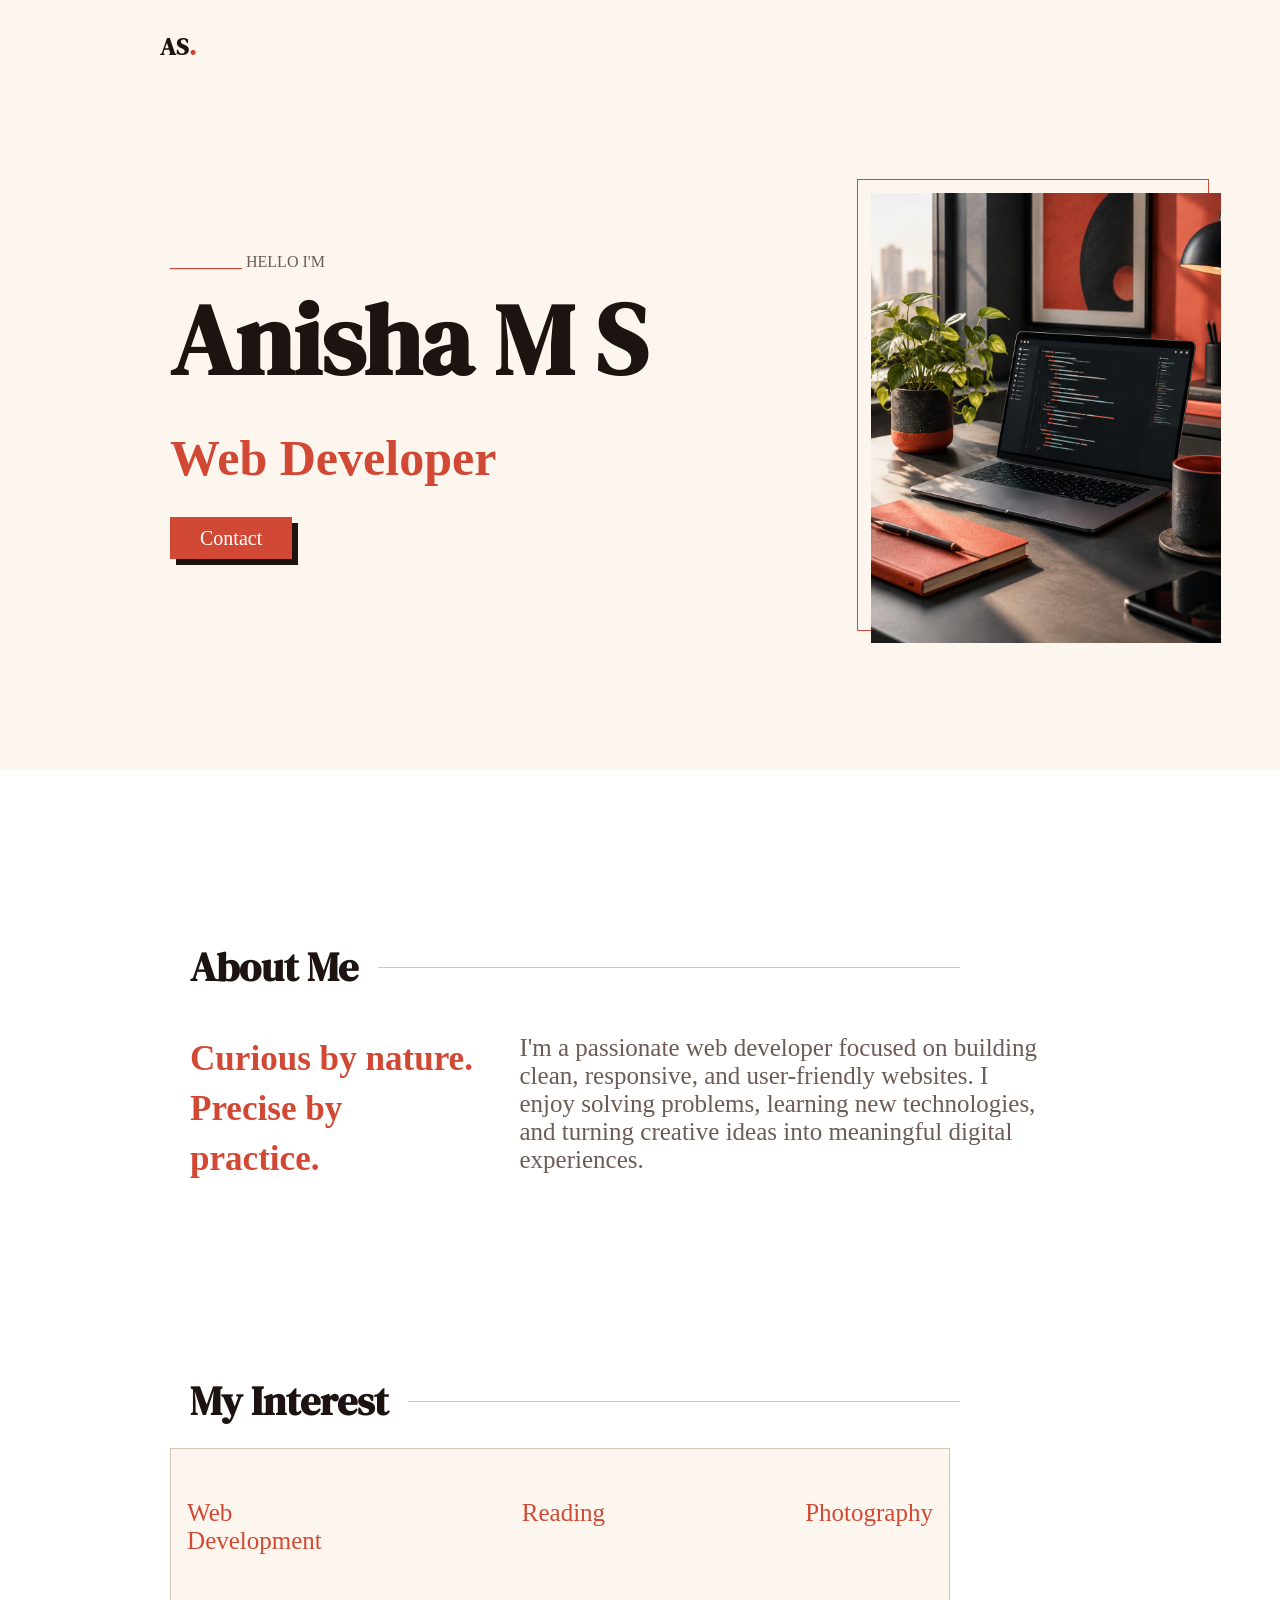
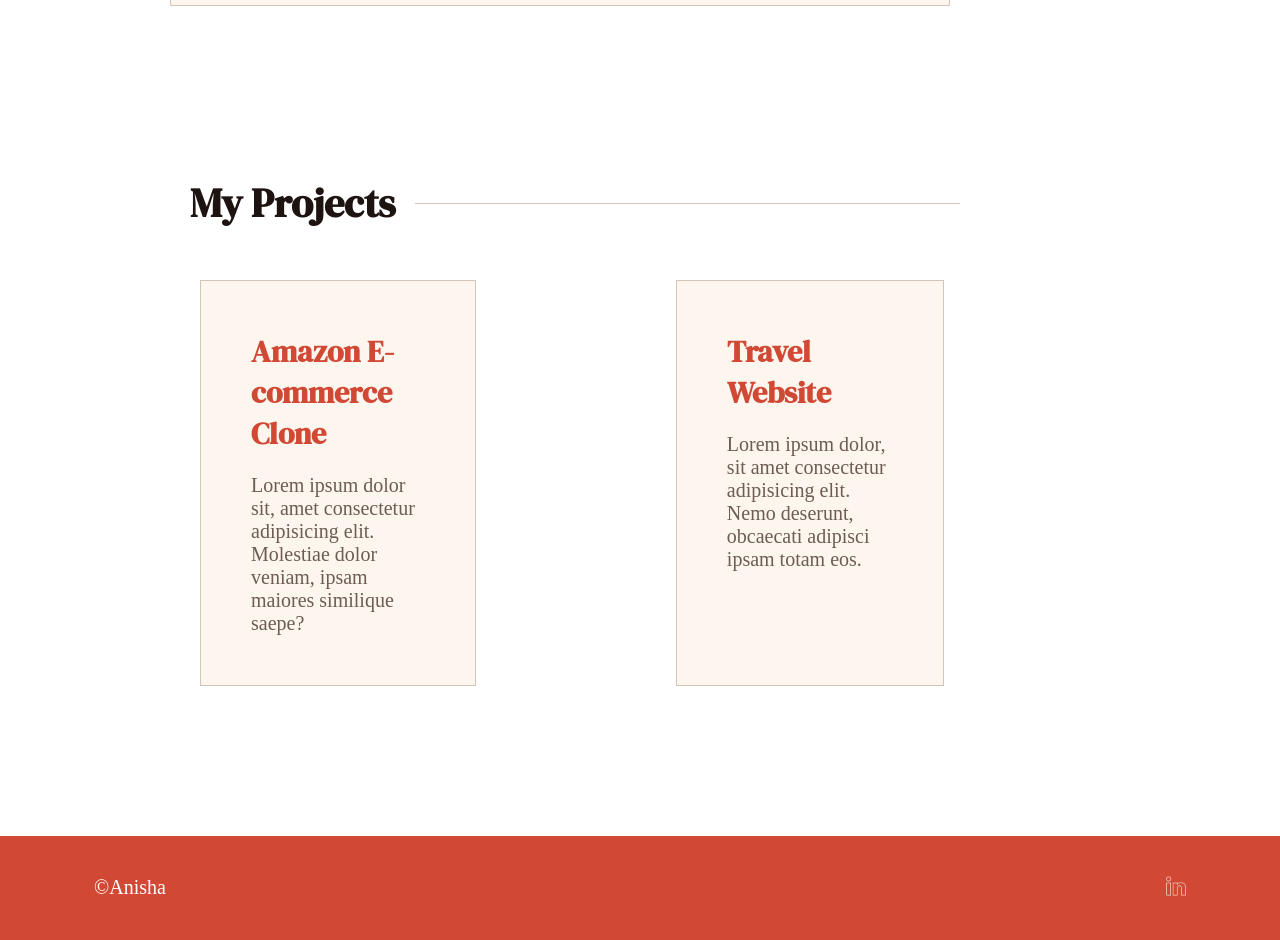
==== index.html @ 524c369d "Rename Boilerplate.html to index.html" ====
<!doctype html>
<html lang="en">
  <head>
    <meta charset="UTF-8" />
    <meta name="viewport" content="width=device-width, initial-scale=1.0" />
    <title>Portfolio</title>
    <link rel="stylesheet" href="style.css" />
    <link
      href="https://fonts.googleapis.com/css?family=DM+Serif+Display:regular,italic"
      rel="stylesheet"
    />
    <link
      href="https://fonts.googleapis.com/css?family=Manrope:200,300,regular,500,600,700,800"
      rel="stylesheet"
    />
  </head>
  <body>
    <div class="navbar">
      <h2>AS<span id="span_navbar">. </span></h2>
    </div>
    <div class="container">
      <div class="hero">
        <div class="hero__description">
          <p><span id="span1">_________</span> HELLO I'M</p>
          <h1>Anisha M S</h1>
          <h3>Web Developer</h3>
          <a href="contactform.html" class="hero__btn">Contact</a>
        </div>
        <div class="hero__img">
          <img
            src="image1.jpeg"
            alt=""
            width="350px"
            height="450px"
            class="img_border"
          />
        </div>
      </div>
      <div class="about">
        <h1 class="about__title">About Me</h1>
        <div class="about__shortdes">
          <h3>
            Curious by nature. <br />
            Precise by practice.
          </h3>
        </div>
        <div class="about__longdes">
          <p>
            I'm a passionate web developer focused on building clean,
            responsive, and user-friendly websites. I enjoy solving problems,
            learning new technologies, and turning creative ideas into
            meaningful digital experiences.
          </p>
        </div>
      </div>

      <div class="interest">
        <h2 class="interest__title">My Interest</h2>
        <ul class="interest__list">
          <li>Web Development</li>
          <li>Reading</li>
          <li>Photography</li>
        </ul>
      </div>

      <div class="project">
        <h2 class="project__title">My Projects</h2>
        <ul class="project__list">
          <li class="project__box">
            <h2>Amazon E-commerce Clone</h2>
            <p>
              Lorem ipsum dolor sit, amet consectetur adipisicing elit.
              Molestiae dolor veniam, ipsam maiores similique saepe?
            </p>
          </li>
          <li class="project__box">
            <h2>Travel Website</h2>
            <p>
              Lorem ipsum dolor, sit amet consectetur adipisicing elit. Nemo
              deserunt, obcaecati adipisci ipsam totam eos.
            </p>
          </li>
        </ul>
      </div>

      <div class="footer">
        <p>&copy;Anisha</p>
        <a href=""><img src="linkedin.png" alt="" height="20px" width="20px"></a>
      </div>

    </div>
  </body>
</html>
---- style.css ----
*{
    margin: 0px;
    padding: 0px;
}

body{
    @import url(https://fonts.googleapis.com/css?family=Manrope:200,300,regular,500,600,700,800);
}

.navbar h2{
    margin-left: 120px;
    padding: 30px 0px 20px 40px;
    font-family: "DM Serif Display", sans-serif;
    color: #1D1311;
}

#span_navbar{
    color: #d14935;
    font-weight: bolder;
}

.hero, .navbar{
    margin: 0;
    padding: 0;
    background-color:#FCF6EE ;
}

.hero{
    padding-bottom: 50px;
}

.hero__description {
    margin: 120px;
    padding: 50px;
    margin-right: 60px;
    display: inline-block;
    vertical-align: top;
}

#span1{
    color: #d14935;
    font-weight: bolder;
}
.hero__description p{
    color: #6D5C55;
}

.hero__description h1{
    font-family: "DM Serif Display", sans-serif;
    font-size: 100px;
    color: #1D1311;
    margin-bottom: 20px;
}

.hero__description h3{
    font-size: 50px;
    color: #d14935;
    margin-bottom: 40px;
}

.hero__description a{
    font-size: 20px;
    background-color: #d14935;
    color: white;
    padding: 10px 30px 10px 30px;
    text-decoration: none;
    position: relative;
    z-index: 1;
}

.hero__btn::after {
    content: "";
    position: absolute;
    background-color: #1D1311;
    height: 100%;
    width: 100%;
    top: 6px;
    left: 6px;
    z-index: -1;
}

.hero__img {
    display: inline-block;
    vertical-align: top;

    margin-left: 60px;
    margin-top: 60px;

    padding: 50px;

    position: relative;
}

.hero__img::after {
    content: "";

    position: absolute;

    border: #d14935 1px solid;

    width: 350px;
    height: 450px;

    top: 36px;
    left: 36px;

    z-index: 1;
}

.img_border {
    position: relative;
    z-index: 2;
}

.about, .interest, .project {
    margin: 120px;
    padding: 30px 60px 0px 50px;
}

.about__title, .interest__title, .project__title {
    padding: 20px;
    font-family: "DM Serif Display", sans-serif;
    font-size: 40px;
    color: #1D1311;
    display: flex;
    align-items: center;
}

.about__title::after, .interest__title::after, .project__title::after{
    content: "";
    flex: 1;
    background-color: #D3C5B7;
    height: 1px;
    margin-right: 120px;
    margin-left: 20px;
}

.about__shortdes {
    display: inline-block;
    vertical-align: top;
    width: 35%;
    padding: 20px;
    color: #d14935;
    font-size: 30px;
    line-height: 50px;
    box-sizing: border-box;
}

.about__longdes {
    display: inline-block;
    vertical-align: top;
    width: 60%;
    padding: 20px;
    box-sizing: border-box;
    font-size: 25px;
    font-weight: lighter;
    color: #6D5C55;
    justify-content: baseline;
}

.interest__list{
    list-style: none;
    padding: 40px;
    display: flex;
    flex-direction: row;
    gap: 200px;
    justify-content: center;
    font-size: 25px;
    color: #d14935;
    margin-right: 150px;
}

.project__list{
    list-style: none;
    display: flex;
    flex-direction: row;
    padding: 30px;
    gap: 200px;
    width: 80%;
}
.project__box, .interest__list{
    background-color: #FCF6EE;
    padding: 50px;
    border: #D3C5B7 1px solid;
    box-sizing: border-box;
}
.project__box h2{
    color: #d14935;
    font-family: "DM Serif Display", sans-serif;
    font-size: 30px;
    margin-bottom: 20px;
}

.project p{
    color: #6D5C55;
    font-size: 20px;
}

.footer{
    background-color: #d14935;
    color: white;
    display:flex ;
    flex-direction: row;
    gap: 1000px;
    justify-content: center;
    padding: 40px 0px 40px 0px;
}

.footer p{
    font-size: 20px;
}

.contactform, .contactform__form {
    padding: 80px 40px 80px 40px;
    box-sizing: border-box;
    display: inline-block;
}

.contactform{
     margin-left: 100px;
}

.contactform__form{
     border: #d14935 1px solid;
}

tr{
    vertical-align: middle;
    font-family: "DM Serif Display", sans-serif;
    font-size: 18px;
}

.contactform__input {
    margin-bottom: 20px;
    height: 30px;
    width: 100%;
    border: none;
    border-bottom: #6D5C55 1px solid;
    background-color: #FCF6EE;
    cursor: text;
}

.contactform__textarea {
    margin-bottom: 20px;
    height: 100px;
    width: 100%;
     border: none;
    border:  #6D5C55 0.8px solid;
    background-color: #FCF6EE;
    cursor: text;
}

.contactform__submit{
    background-color: #1D1311;
    color: #FCF6EE;
    padding: 10px 20px 10px 20px;
    border: none;
}
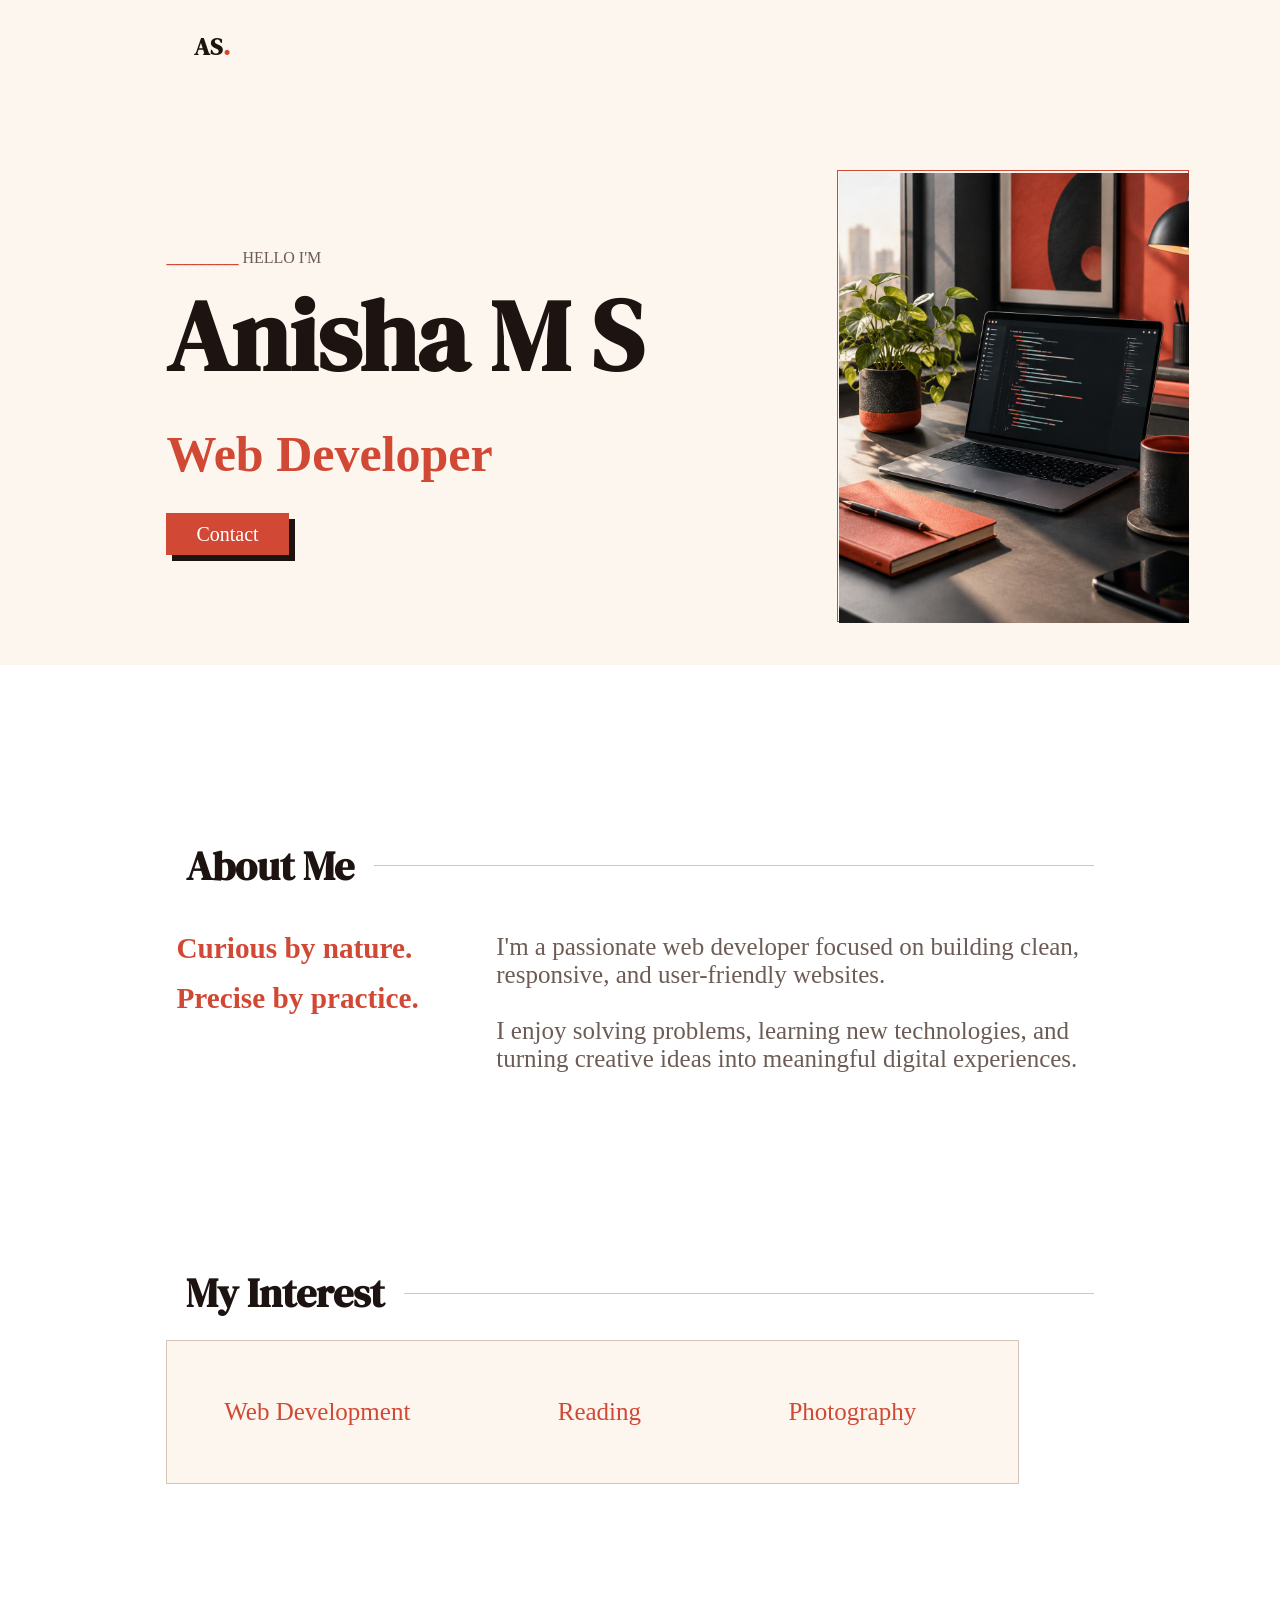
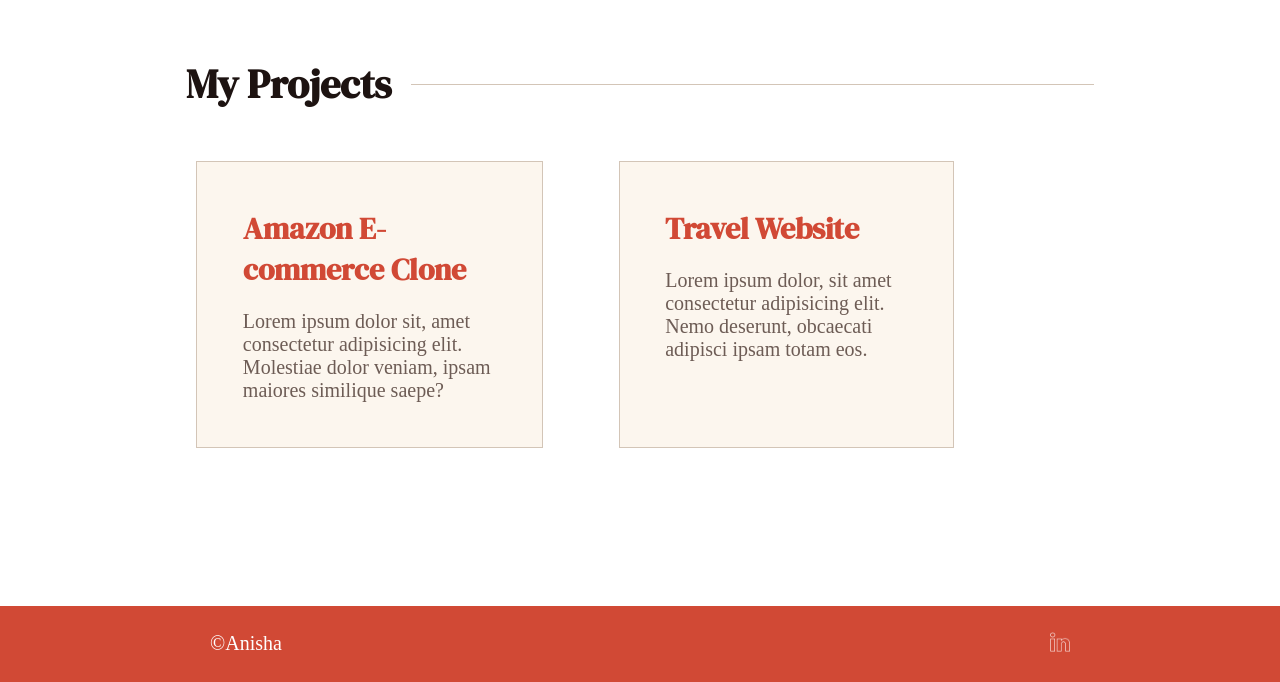
==== commit 1696ecd0: "Update index.html" ====
--- a/index.html
+++ b/index.html
@@ -1,8 +1,8 @@
 <!doctype html>
 <html lang="en">
   <head>
-    <meta charset="UTF-8" />
-    <meta name="viewport" content="width=device-width, initial-scale=1.0" />
+    <meta charset="UTF-8">
+    <meta name="viewport" content="width=device-width, initial-scale=1.0">
     <title>Portfolio</title>
     <link rel="stylesheet" href="style.css" />
     <link
@@ -38,7 +38,8 @@
       </div>
       <div class="about">
         <h1 class="about__title">About Me</h1>
-        <div class="about__shortdes">
+        <div class="about__des">
+          <div class="about__shortdes">
           <h3>
             Curious by nature. <br />
             Precise by practice.
@@ -47,10 +48,11 @@
         <div class="about__longdes">
           <p>
             I'm a passionate web developer focused on building clean,
-            responsive, and user-friendly websites. I enjoy solving problems,
+            responsive, and user-friendly websites. <br> <br>I enjoy solving problems,
             learning new technologies, and turning creative ideas into
             meaningful digital experiences.
           </p>
+        </div>
         </div>
       </div>
 
--- a/style.css
+++ b/style.css
@@ -8,7 +8,7 @@
 }
 
 .navbar h2{
-    margin-left: 120px;
+    margin-left: 12%;
     padding: 30px 0px 20px 40px;
     font-family: "DM Serif Display", sans-serif;
     color: #1D1311;
@@ -25,14 +25,11 @@
     background-color:#FCF6EE ;
 }
 
-.hero{
-    padding-bottom: 50px;
-}
-
 .hero__description {
-    margin: 120px;
-    padding: 50px;
-    margin-right: 60px;
+    margin: 10%;
+    margin-bottom: 5%;
+    padding: 3%;
+    margin-right: 5%;
     display: inline-block;
     vertical-align: top;
 }
@@ -79,14 +76,20 @@
     z-index: -1;
 }
 
+.hero__btn:hover {
+    background-color: #FCF6EE;
+    color: #d14935;
+    border: #d14935 1px solid;
+}
+
 .hero__img {
     display: inline-block;
     vertical-align: top;
 
-    margin-left: 60px;
-    margin-top: 60px;
-
-    padding: 50px;
+    margin-left: 4%;
+    margin-top: 4%;
+
+    padding: 3%;
 
     position: relative;
 }
@@ -113,8 +116,8 @@
 }
 
 .about, .interest, .project {
-    margin: 120px;
-    padding: 30px 60px 0px 50px;
+    margin: 10%;
+    padding: 2% 3% 0px 3%;
 }
 
 .about__title, .interest__title, .project__title {
@@ -131,43 +134,44 @@
     flex: 1;
     background-color: #D3C5B7;
     height: 1px;
-    margin-right: 120px;
     margin-left: 20px;
 }
 
+.about__des {
+    display: flex;
+    flex-direction: row;
+}
+
 .about__shortdes {
-    display: inline-block;
-    vertical-align: top;
-    width: 35%;
-    padding: 20px;
-    color: #d14935;
-    font-size: 30px;
+    width: 350px;
+    padding: 10px;
+    color: #d14935;
+    font-size: 25px;
     line-height: 50px;
     box-sizing: border-box;
 }
 
 .about__longdes {
-    display: inline-block;
-    vertical-align: top;
-    width: 60%;
-    padding: 20px;
+    width: 80%;
+    padding: 20px 0px 20px 30px;
     box-sizing: border-box;
     font-size: 25px;
     font-weight: lighter;
     color: #6D5C55;
-    justify-content: baseline;
+    display: flex;
+    flex-wrap: wrap;
 }
 
 .interest__list{
     list-style: none;
-    padding: 40px;
-    display: flex;
-    flex-direction: row;
-    gap: 200px;
-    justify-content: center;
+    padding: 2%;
+    display: flex;
+    flex-direction: row;
+    gap: 20%;
+    
     font-size: 25px;
     color: #d14935;
-    margin-right: 150px;
+    margin-right: 10%;
 }
 
 .project__list{
@@ -175,12 +179,12 @@
     display: flex;
     flex-direction: row;
     padding: 30px;
-    gap: 200px;
+    gap: 10%;
     width: 80%;
 }
 .project__box, .interest__list{
     background-color: #FCF6EE;
-    padding: 50px;
+    padding: 6%;
     border: #D3C5B7 1px solid;
     box-sizing: border-box;
 }
@@ -201,9 +205,9 @@
     color: white;
     display:flex ;
     flex-direction: row;
-    gap: 1000px;
+    gap: 60%;
     justify-content: center;
-    padding: 40px 0px 40px 0px;
+    padding: 2% 0px 2% 0px;
 }
 
 .footer p{
@@ -217,7 +221,8 @@
 }
 
 .contactform{
-     margin-left: 100px;
+    margin-top: 2%;
+     margin-left: 5%;
 }
 
 .contactform__form{
@@ -244,7 +249,8 @@
     margin-bottom: 20px;
     height: 100px;
     width: 100%;
-     border: none;
+    border: none;
+    padding: 10px 0px 0px 10px;
     border:  #6D5C55 0.8px solid;
     background-color: #FCF6EE;
     cursor: text;
@@ -255,4 +261,13 @@
     color: #FCF6EE;
     padding: 10px 20px 10px 20px;
     border: none;
-}
+    cursor: pointer;
+}
+
+@media screen and (max-width: 768px) {
+    .interest__list, .project__list, .about__des {
+        flex-direction: column;
+        gap: 20px;
+        margin-right: 0;
+    }
+}
